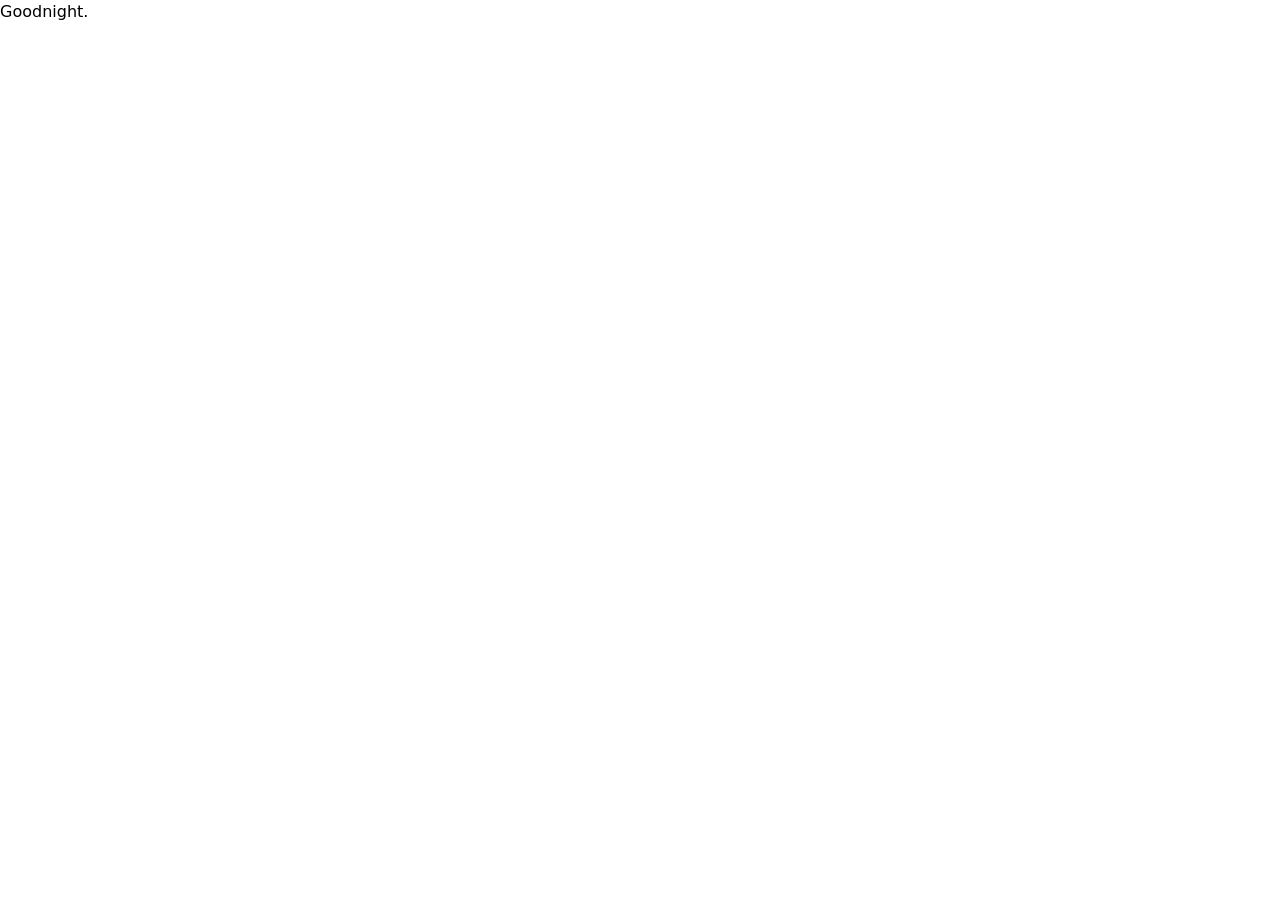
==== index.html @ c690da06 "Add files via upload" ====
<!DOCTYPE html>
<html lang="en">
<head>
  <meta charset="UTF-8">
  <meta name="viewport" content="width=device-width, initial-scale=1.0">
  <meta http-equiv="Content-Security-Policy" content="default-src 'self'; frame-src 'none'; img-src 'self' data: https:; script-src 'none'; style-src 'self' 'unsafe-inline'; worker-src 'none';">
  <title>Home</title>
  <link rel="stylesheet" href="/_instatic/css/reset-a9a4989656d6.css">
</head>
<body>
<p>Goodnight.</p>
</body>
</html>
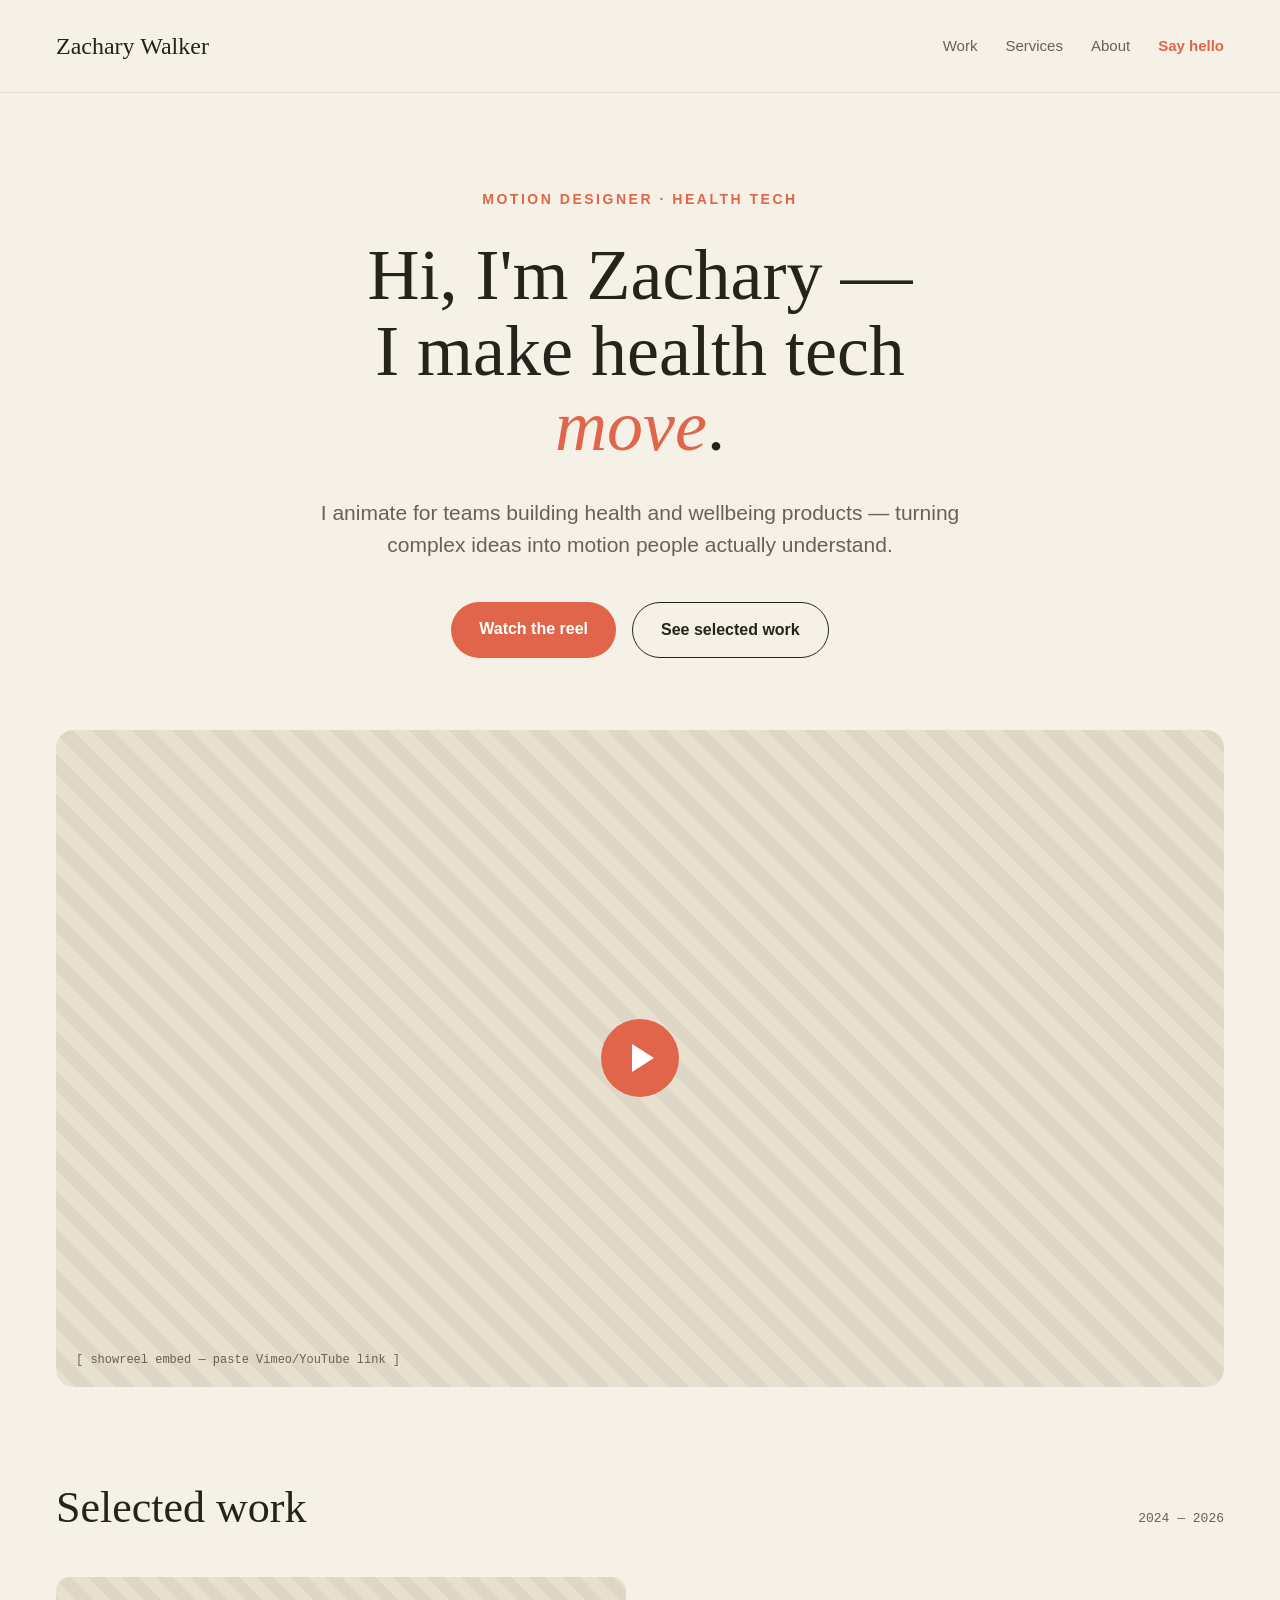
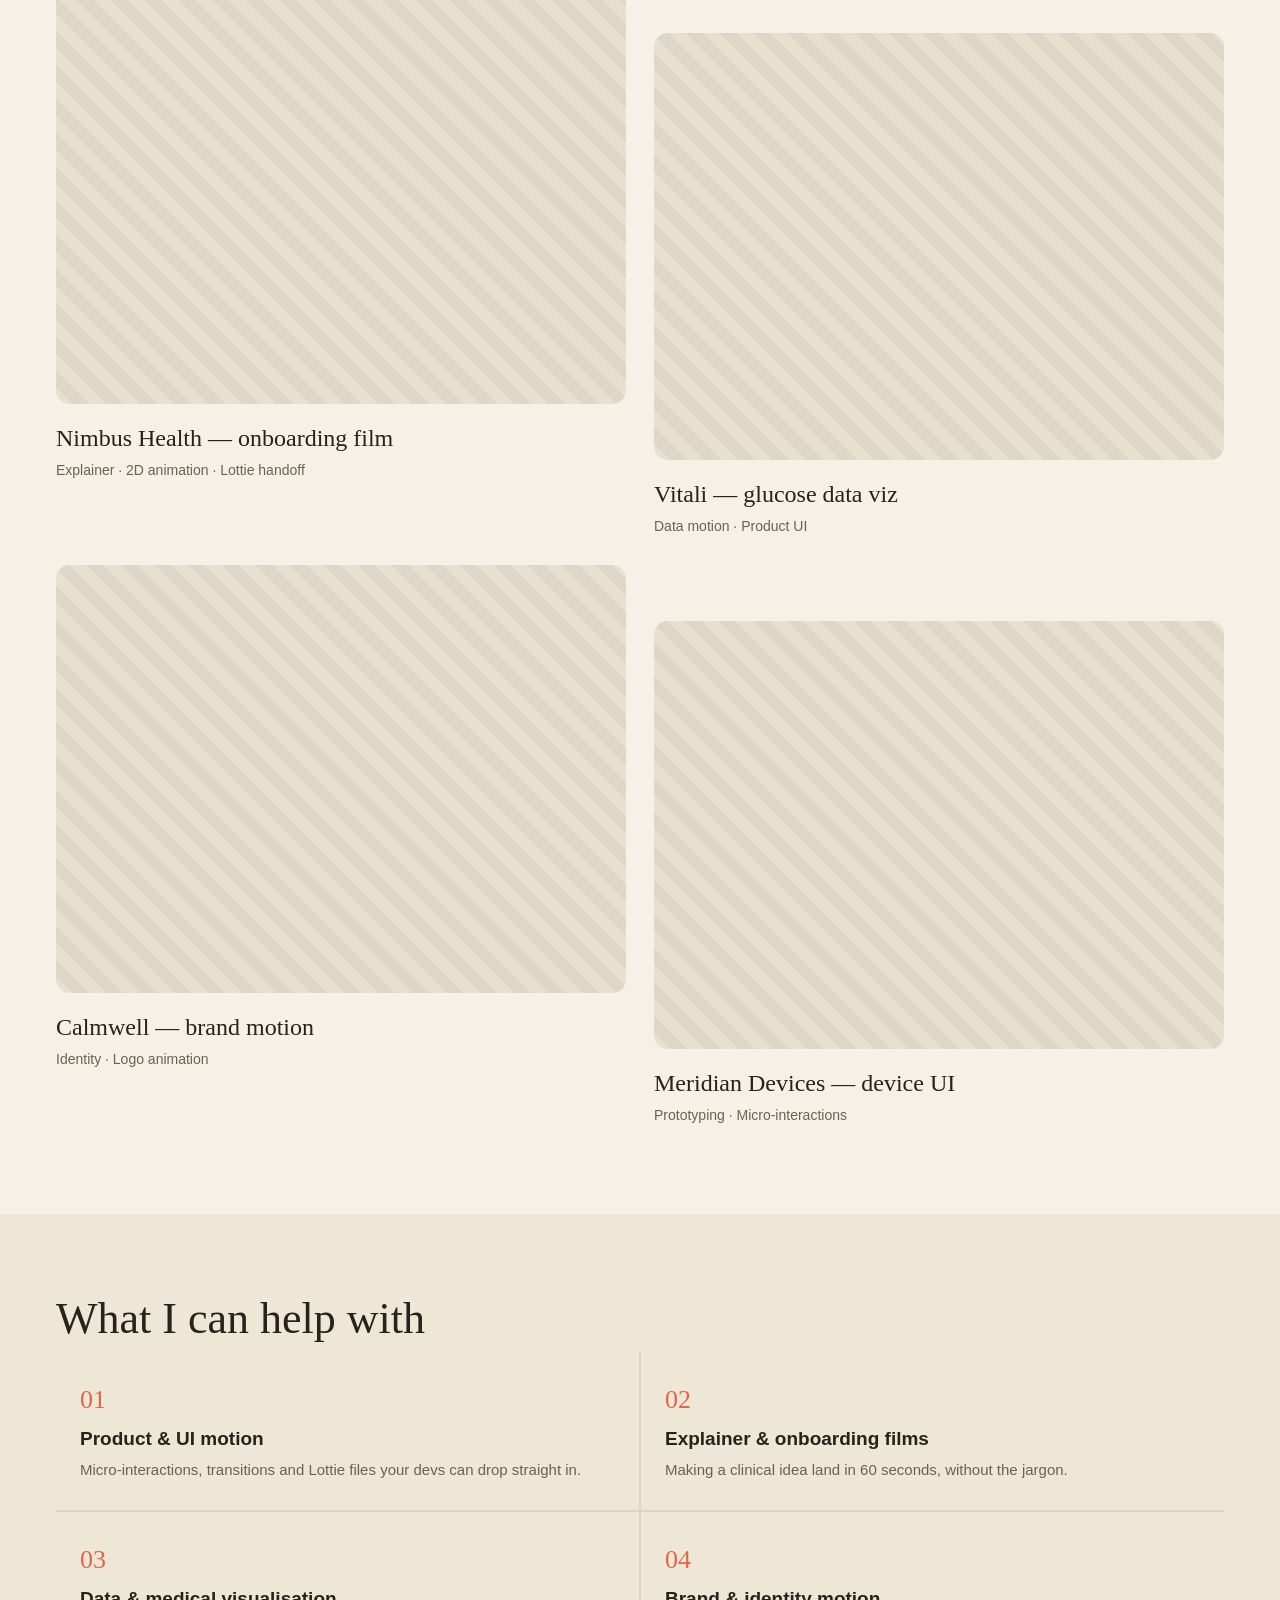
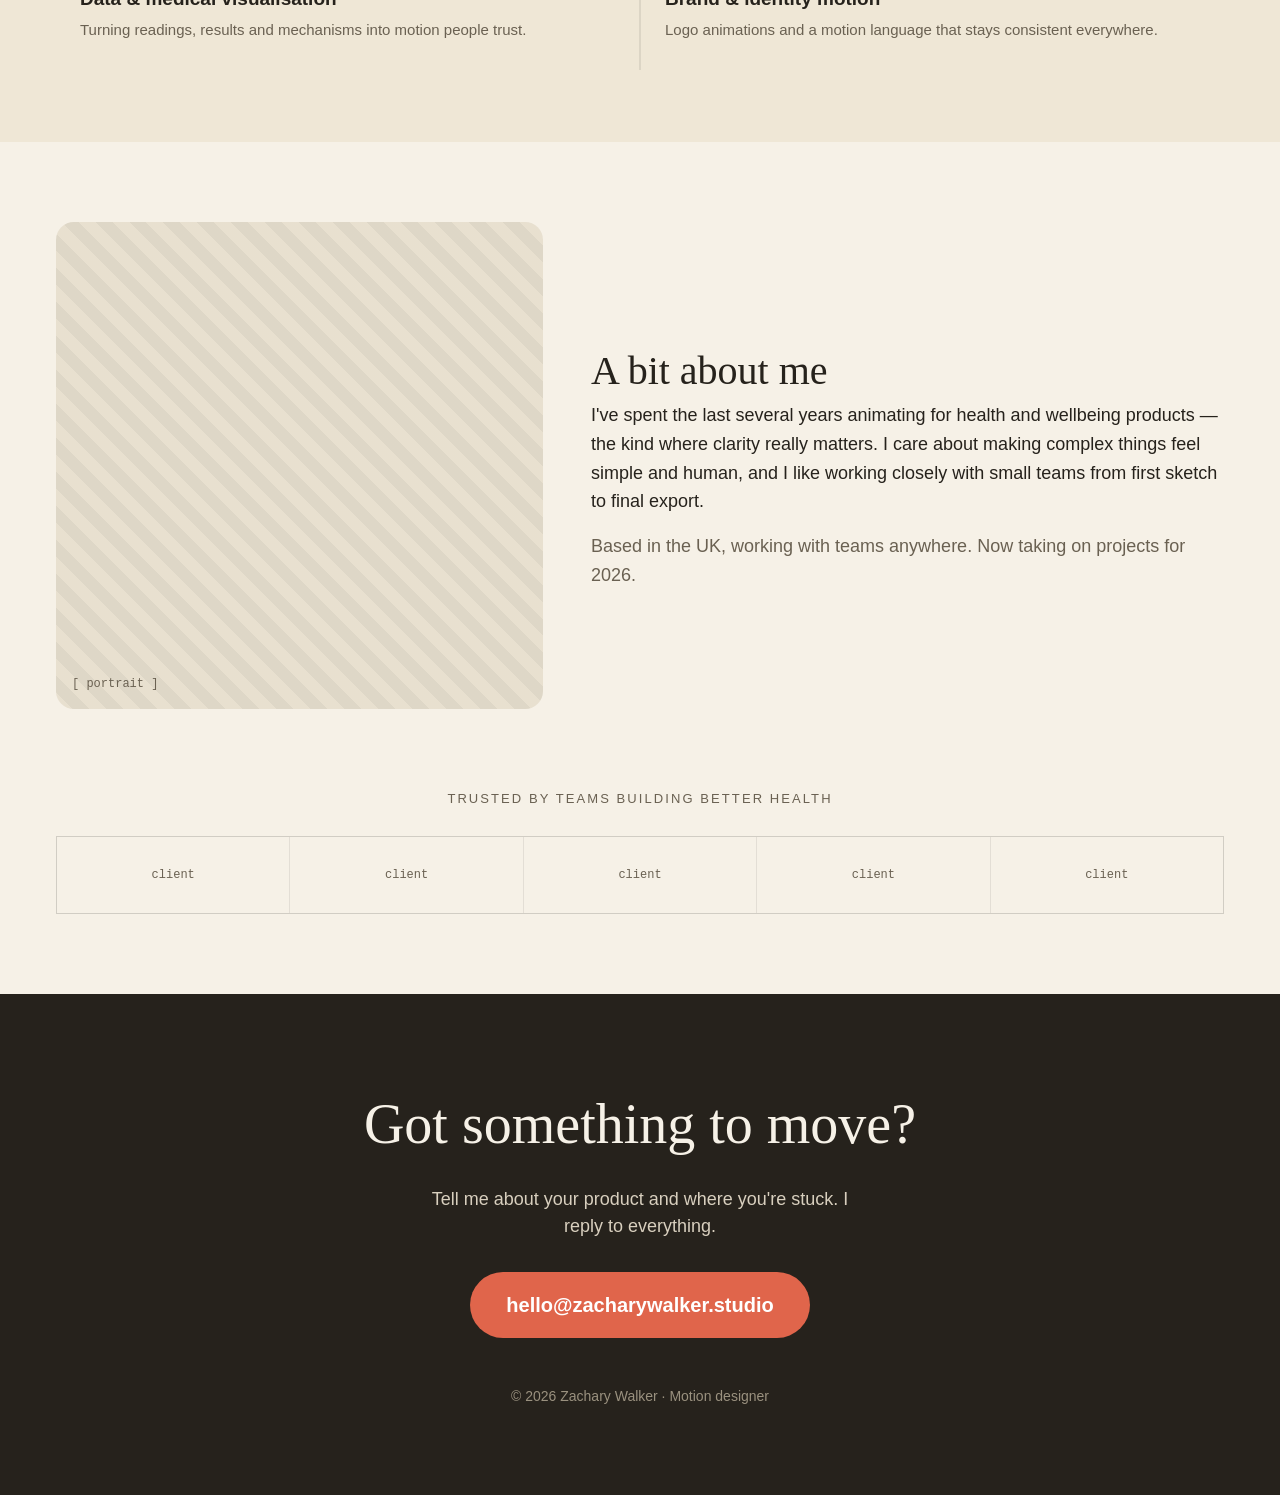
==== commit 60a704bf: "Add files via upload" ====
--- a/index.html
+++ b/index.html
@@ -6,8 +6,9 @@
   <meta http-equiv="Content-Security-Policy" content="default-src 'self'; frame-src 'none'; img-src 'self' data: https:; script-src 'none'; style-src 'self' 'unsafe-inline'; worker-src 'none';">
   <title>Home</title>
   <link rel="stylesheet" href="/_instatic/css/reset-a9a4989656d6.css">
+  <link rel="stylesheet" href="/_instatic/css/style-639fb2de9dd7.css">
 </head>
 <body>
-<p>Goodnight.</p>
+<div class="zwStudio"><header class="zwNav"><div class="zwLogo">Zachary Walker</div><nav class="zwNavLinks"><span>Work</span><span>Services</span><span>About</span><span class="zwNavCta">Say hello</span></nav></header><div class="zwHero"><div class="zwEyebrow">Motion designer · Health tech</div><h1 class="zwHeroTitle">Hi, I&#x27;m Zachary — I make health tech <em>move</em>.</h1><p class="zwHeroSub">I animate for teams building health and wellbeing products — turning complex ideas into motion people actually understand.</p><div class="zwHeroActions"><span class="zwBtnPrimary">Watch the reel</span><span class="zwBtnSecondary">See selected work</span></div></div><div class="zwReel"><div class="zwReelFrame"><div class="zwPlayBtn"><div class="zwPlayTriangle"></div></div><div class="zwReelCaption">[ showreel embed — paste Vimeo/YouTube link ]</div></div></div><div class="zwWork"><div class="zwWorkHead"><h2 class="zwH2">Selected work</h2><span class="zwWorkYears">2024 — 2026</span></div><div class="zwWorkGrid"><div><div class="zwThumb"></div><div class="zwWorkTitle">Nimbus Health — onboarding film</div><div class="zwWorkMeta">Explainer · 2D animation · Lottie handoff</div></div><div><div class="zwThumb"></div><div class="zwWorkTitle">Vitali — glucose data viz</div><div class="zwWorkMeta">Data motion · Product UI</div></div><div><div class="zwThumb"></div><div class="zwWorkTitle">Calmwell — brand motion</div><div class="zwWorkMeta">Identity · Logo animation</div></div><div><div class="zwThumb"></div><div class="zwWorkTitle">Meridian Devices — device UI</div><div class="zwWorkMeta">Prototyping · Micro-interactions</div></div></div></div><div class="zwServices"><h2 class="zwH2">What I can help with</h2><div class="zwServiceGrid"><div class="zwService"><div class="zwServiceNum">01</div><div class="zwServiceTitle">Product &amp; UI motion</div><div class="zwServiceDesc">Micro-interactions, transitions and Lottie files your devs can drop straight in.</div></div><div class="zwService"><div class="zwServiceNum">02</div><div class="zwServiceTitle">Explainer &amp; onboarding films</div><div class="zwServiceDesc">Making a clinical idea land in 60 seconds, without the jargon.</div></div><div class="zwService"><div class="zwServiceNum">03</div><div class="zwServiceTitle">Data &amp; medical visualisation</div><div class="zwServiceDesc">Turning readings, results and mechanisms into motion people trust.</div></div><div class="zwService"><div class="zwServiceNum">04</div><div class="zwServiceTitle">Brand &amp; identity motion</div><div class="zwServiceDesc">Logo animations and a motion language that stays consistent everywhere.</div></div></div></div><div class="zwAbout"><div class="zwPortrait"><span class="zwPortraitLabel">[ portrait ]</span></div><div><h2 style="font-size: 40px" class="zwH2">A bit about me</h2><p class="zwAboutP">I&#x27;ve spent the last several years animating for health and wellbeing products — the kind where clarity really matters. I care about making complex things feel simple and human, and I like working closely with small teams from first sketch to final export.</p><p class="zwAboutP2">Based in the UK, working with teams anywhere. Now taking on projects for 2026.</p></div></div><div class="zwClients"><div class="zwClientsLabel">Trusted by teams building better health</div><div class="zwClientGrid"><div class="zwClientCell">client</div><div class="zwClientCell">client</div><div class="zwClientCell">client</div><div class="zwClientCell">client</div><div class="zwClientCell">client</div></div></div><div class="zwContact"><h2 class="zwContactTitle">Got something to move?</h2><p class="zwContactSub">Tell me about your product and where you&#x27;re stuck. I reply to everything.</p><a class="zwContactBtn" href="mailto:hello@zacharywalker.studio" target="_self">hello@zacharywalker.studio</a><div class="zwFooter">© 2026 Zachary Walker · Motion designer</div></div></div>
 </body>
 </html>
--- a/_instatic/css/style-639fb2de9dd7.css
+++ b/_instatic/css/style-639fb2de9dd7.css
@@ -0,0 +1,434 @@
+.zwLogo {
+  font-family: "Instrument Serif", serif;
+  font-size: 24px;
+}
+
+.zwNavCta {
+  color: var(--accent);
+  font-weight: 600;
+}
+
+.zwNavLinks {
+  display: flex;
+  row-gap: 28px;
+  column-gap: 28px;
+  font-size: 15px;
+  color: var(--soft);
+}
+
+@media (max-width: 800px) {
+  .zwNavLinks {
+  row-gap: 16px;
+  column-gap: 16px;
+  font-size: 13px;
+  }
+}
+
+.zwNav {
+  display: flex;
+  justify-content: space-between;
+  align-items: center;
+  padding: 28px 56px;
+  border-bottom: 1px solid var(--line);
+}
+
+@media (max-width: 800px) {
+  .zwNav {
+  padding: 20px 24px;
+  }
+}
+
+.zwEyebrow {
+  font-size: 14px;
+  letter-spacing: 0.18em;
+  text-transform: uppercase;
+  color: var(--accent);
+  font-weight: 700;
+  margin-bottom: 28px;
+}
+
+.zwHeroTitle {
+  font-family: "Instrument Serif", serif;
+  font-weight: 400;
+  font-size: 72px;
+  line-height: 1.05;
+  margin: 0px auto;
+  max-width: 16ch;
+}
+
+@media (max-width: 800px) {
+  .zwHeroTitle {
+  font-size: 44px;
+  }
+}
+
+.zwHeroSub {
+  font-size: 21px;
+  line-height: 1.55;
+  color: var(--soft);
+  max-width: 56ch;
+  margin: 32px auto 0px;
+}
+
+.zwBtnPrimary {
+  background: var(--accent);
+  color: rgb(255, 255, 255);
+  font-weight: 600;
+  font-size: 16px;
+  padding: 15px 28px;
+  border-top-left-radius: 999px;
+  border-top-right-radius: 999px;
+  border-bottom-right-radius: 999px;
+  border-bottom-left-radius: 999px;
+  text-decoration-line: none;
+  text-decoration-thickness: auto;
+  text-decoration-style: solid;
+  text-decoration-color: currentcolor;
+  display: inline-block;
+}
+
+.zwBtnSecondary {
+  border: 1px solid var(--ink);
+  font-weight: 600;
+  font-size: 16px;
+  padding: 15px 28px;
+  border-top-left-radius: 999px;
+  border-top-right-radius: 999px;
+  border-bottom-right-radius: 999px;
+  border-bottom-left-radius: 999px;
+  text-decoration-line: none;
+  text-decoration-thickness: auto;
+  text-decoration-style: solid;
+  text-decoration-color: currentcolor;
+  display: inline-block;
+  color: var(--ink);
+}
+
+.zwHeroActions {
+  display: flex;
+  row-gap: 16px;
+  column-gap: 16px;
+  justify-content: center;
+  margin-top: 40px;
+  flex-wrap: wrap;
+}
+
+.zwHero {
+  padding: 96px 56px 72px;
+  text-align: center;
+}
+
+.zwPlayTriangle {
+  width: 0px;
+  height: 0px;
+  border-left-width: 22px;
+  border-left-style: solid;
+  border-left-color: rgb(255, 255, 255);
+  border-top-width: 14px;
+  border-top-style: solid;
+  border-top-color: transparent;
+  border-bottom-width: 14px;
+  border-bottom-style: solid;
+  border-bottom-color: transparent;
+  margin-left: 6px;
+}
+
+.zwPlayBtn {
+  width: 78px;
+  height: 78px;
+  border-top-left-radius: 999px;
+  border-top-right-radius: 999px;
+  border-bottom-right-radius: 999px;
+  border-bottom-left-radius: 999px;
+  background: var(--accent);
+  display: flex;
+  align-items: center;
+  justify-content: center;
+}
+
+.zwReelCaption {
+  position: absolute;
+  bottom: 18px;
+  left: 20px;
+  font-family: monospace;
+  font-size: 12px;
+  color: var(--soft);
+}
+
+.zwReelFrame {
+  aspect-ratio: 16 / 9;
+  border-top-left-radius: 18px;
+  border-top-right-radius: 18px;
+  border-bottom-right-radius: 18px;
+  border-bottom-left-radius: 18px;
+  overflow-x: hidden;
+  overflow-y: hidden;
+  background: repeating-linear-gradient(45deg,#00000008,#00000008 14px,#00000012 14px,#00000012 28px), var(--paper);
+  display: flex;
+  align-items: center;
+  justify-content: center;
+  position: relative;
+}
+
+.zwReel {
+  padding: 0px 56px 88px;
+}
+
+.zwH2 {
+  font-family: "Instrument Serif", serif;
+  font-weight: 400;
+  font-size: 44px;
+  margin: 0px;
+}
+
+.zwWorkYears {
+  font-family: monospace;
+  font-size: 13px;
+  color: var(--soft);
+}
+
+.zwWorkHead {
+  display: flex;
+  justify-content: space-between;
+  align-items: baseline;
+  margin-bottom: 36px;
+  flex-wrap: wrap;
+  row-gap: 8px;
+  column-gap: 8px;
+}
+
+.zwThumb {
+  aspect-ratio: 4 / 3;
+  border-top-left-radius: 14px;
+  border-top-right-radius: 14px;
+  border-bottom-right-radius: 14px;
+  border-bottom-left-radius: 14px;
+  background: repeating-linear-gradient(45deg,#00000008,#00000008 12px,#00000012 12px,#00000012 24px), var(--paper);
+}
+
+.zwWorkTitle {
+  margin-top: 16px;
+  font-family: "Instrument Serif", serif;
+  font-size: 24px;
+}
+
+.zwWorkMeta {
+  font-size: 14px;
+  color: var(--soft);
+  margin-top: 4px;
+}
+
+.zwWorkGrid {
+  display: grid;
+  grid-template-columns: 1fr 1fr;
+  row-gap: 28px;
+  column-gap: 28px;
+}
+
+@media (max-width: 800px) {
+  .zwWorkGrid {
+  grid-template-columns: 1fr;
+  }
+}
+
+.zwWork {
+  padding: 0px 56px 88px;
+}
+
+.zwServiceNum {
+  font-family: "Instrument Serif", serif;
+  font-size: 26px;
+  color: var(--accent);
+}
+
+.zwServiceTitle {
+  font-weight: 600;
+  font-size: 19px;
+  margin-top: 6px;
+}
+
+.zwServiceDesc {
+  font-size: 15px;
+  color: var(--soft);
+  margin-top: 6px;
+}
+
+.zwService {
+  background: var(--paper);
+  padding: 28px 24px;
+}
+
+.zwServiceGrid {
+  display: grid;
+  grid-template-columns: 1fr 1fr;
+  row-gap: 2px;
+  column-gap: 2px;
+  background: var(--line);
+}
+
+@media (max-width: 800px) {
+  .zwServiceGrid {
+  grid-template-columns: 1fr;
+  }
+}
+
+.zwServices {
+  background: var(--paper);
+  padding: 72px 56px;
+}
+
+.zwPortraitLabel {
+  font-family: monospace;
+  font-size: 12px;
+  color: var(--soft);
+}
+
+.zwPortrait {
+  aspect-ratio: 1 / 1;
+  border-top-left-radius: 18px;
+  border-top-right-radius: 18px;
+  border-bottom-right-radius: 18px;
+  border-bottom-left-radius: 18px;
+  background: repeating-linear-gradient(45deg,#00000008,#00000008 12px,#00000012 12px,#00000012 24px), var(--paper);
+  display: flex;
+  align-items: flex-end;
+  padding: 16px;
+}
+
+.zwAboutP {
+  font-size: 18px;
+  line-height: 1.6;
+  color: var(--ink);
+}
+
+.zwAboutP2 {
+  font-size: 18px;
+  line-height: 1.6;
+  color: var(--soft);
+  margin-top: 16px;
+}
+
+.zwAbout {
+  padding: 80px 56px;
+  display: grid;
+  grid-template-columns: 1fr 1.3fr;
+  row-gap: 48px;
+  column-gap: 48px;
+  align-items: center;
+}
+
+@media (max-width: 800px) {
+  .zwAbout {
+  grid-template-columns: 1fr;
+  }
+}
+
+.zwClientsLabel {
+  font-size: 13px;
+  letter-spacing: 0.16em;
+  text-transform: uppercase;
+  color: var(--soft);
+  text-align: center;
+  margin-bottom: 28px;
+}
+
+.zwClientCell {
+  background: var(--bg);
+  height: 76px;
+  display: flex;
+  align-items: center;
+  justify-content: center;
+  font-family: monospace;
+  font-size: 12px;
+  color: var(--soft);
+}
+
+.zwClientGrid {
+  display: grid;
+  grid-template-columns: repeat(5, 1fr);
+  row-gap: 1px;
+  column-gap: 1px;
+  background: var(--line);
+  border: 1px solid var(--line);
+}
+
+@media (max-width: 800px) {
+  .zwClientGrid {
+  grid-template-columns: repeat(2, 1fr);
+  }
+}
+
+.zwClients {
+  padding: 0px 56px 80px;
+}
+
+.zwContactTitle {
+  font-family: "Instrument Serif", serif;
+  font-weight: 400;
+  font-size: 56px;
+  margin: 0px 0px 20px;
+}
+
+.zwContactSub {
+  font-size: 18px;
+  color: rgb(216, 207, 190);
+  max-width: 44ch;
+  margin: 0px auto 32px;
+}
+
+.zwContactBtn {
+  display: inline-block;
+  background: var(--accent);
+  color: rgb(255, 255, 255);
+  text-decoration-line: none;
+  text-decoration-thickness: auto;
+  text-decoration-style: solid;
+  text-decoration-color: currentcolor;
+  font-weight: 700;
+  font-size: 20px;
+  padding: 18px 36px;
+  border-top-left-radius: 999px;
+  border-top-right-radius: 999px;
+  border-bottom-right-radius: 999px;
+  border-bottom-left-radius: 999px;
+}
+
+.zwFooter {
+  font-size: 14px;
+  color: rgb(154, 145, 127);
+  margin-top: 48px;
+}
+
+.zwContact {
+  background: var(--ink);
+  color: var(--bg);
+  padding: 88px 56px;
+  text-align: center;
+}
+
+.zwStudio {
+  --bg: #f6f1e7;
+  --ink: #26221c;
+  --soft: #6a6152;
+  --accent: #e0654b;
+  --paper: #efe7d6;
+  --line: #00000014;
+  background: var(--bg);
+  color: var(--ink);
+  font-family: "Hanken Grotesk", sans-serif;
+}
+
+.zwHeroTitle em {
+  color: var(--accent);
+  font-style: italic;
+}
+
+.zwWorkGrid > div:nth-child(2n) {
+  margin-top: 56px;
+}
+
+@media (max-width: 800px) {
+  .zwWorkGrid > div:nth-child(2n) {
+  margin-top: 0px;
+  }
+}
